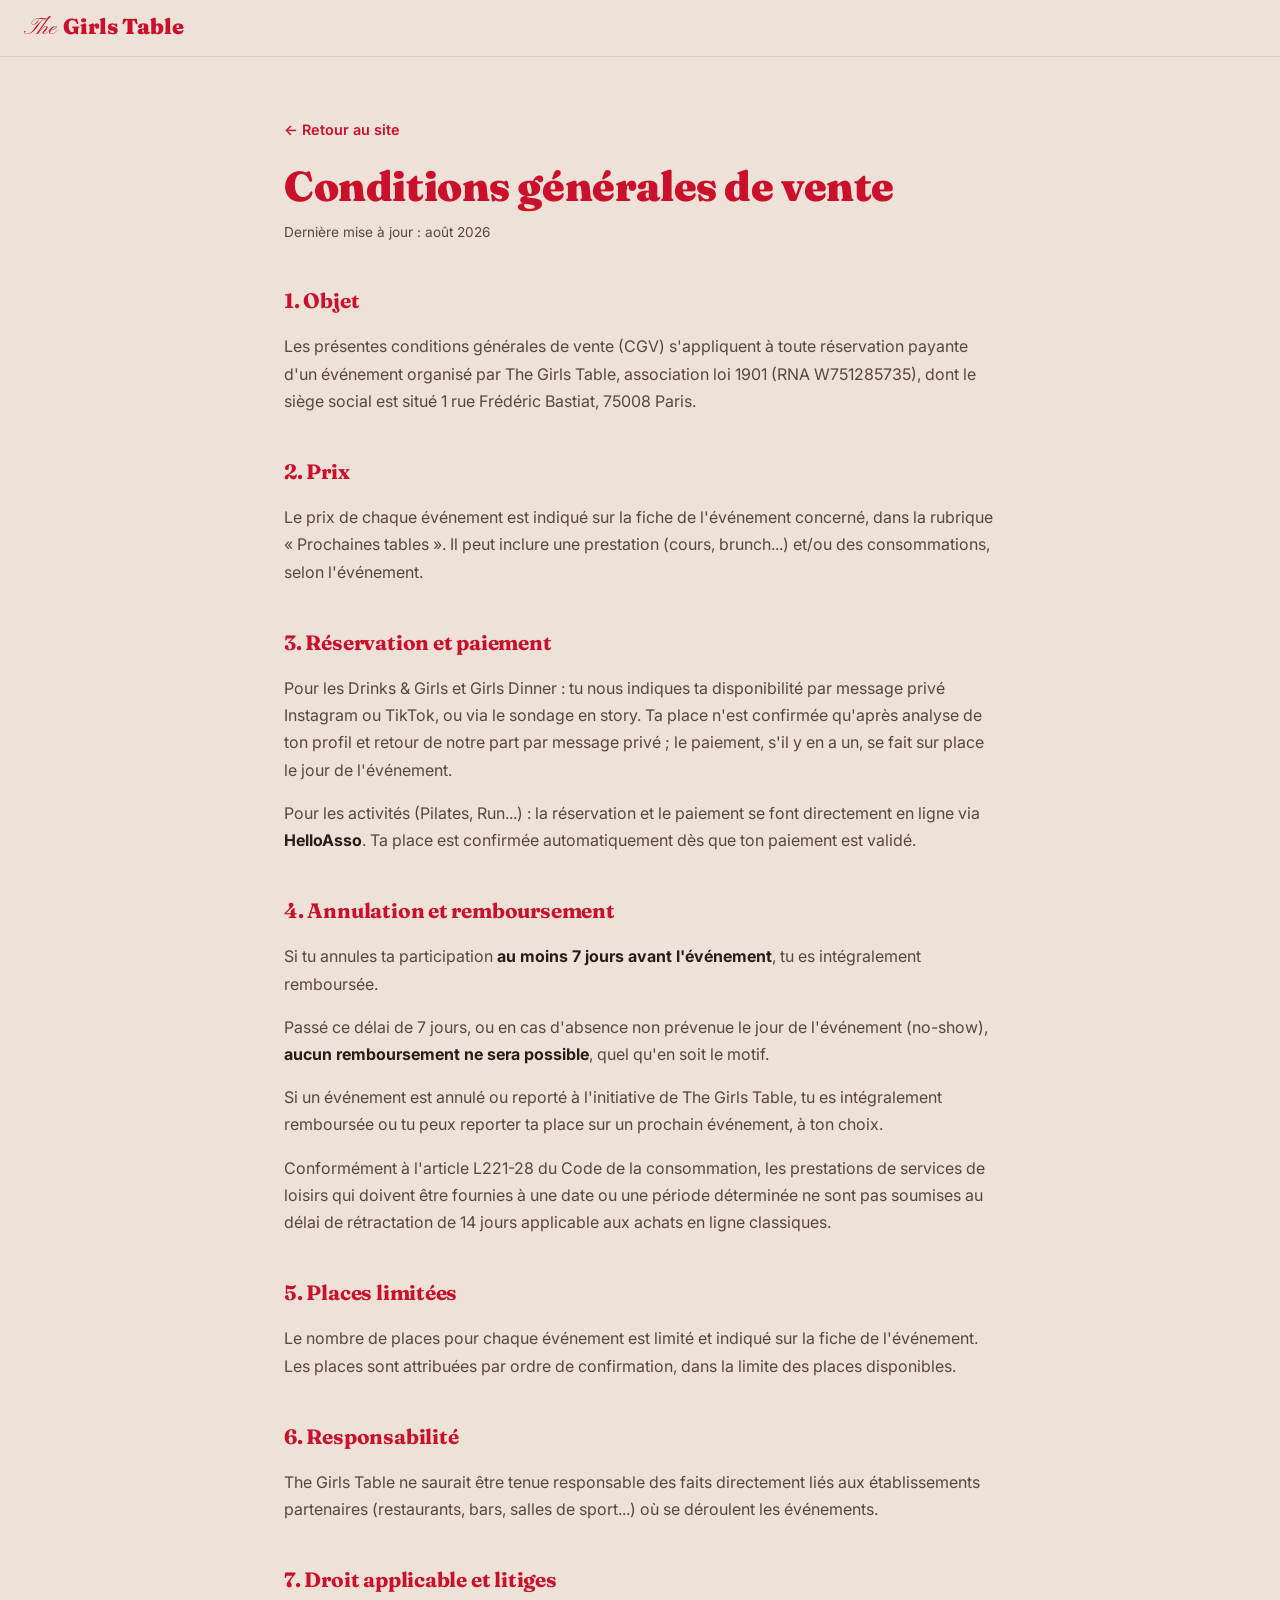
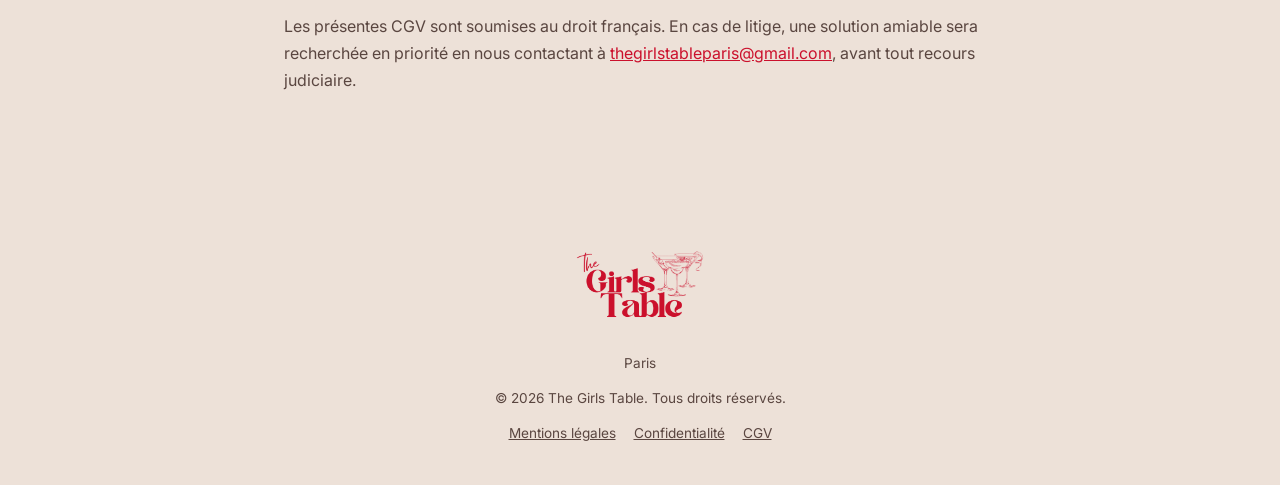
==== cgv.html @ d4196f7e "Document HelloAsso as booking/payment platform for activities Activities (Pilates, Run, etc.) are no" ====
<!DOCTYPE html>
<html lang="fr">
<head>
<meta charset="UTF-8">
<meta name="viewport" content="width=device-width, initial-scale=1.0">
<title>Conditions générales de vente — The Girls Table</title>
<meta name="description" content="Conditions générales de vente de The Girls Table : réservation, prix, annulation et remboursement pour les événements payants.">
<link rel="canonical" href="https://thegirlstableparis.com/cgv.html">

<link rel="icon" href="/favicon.ico" sizes="any">
<link rel="icon" href="images/favicon-32.png" type="image/png" sizes="32x32">
<link rel="apple-touch-icon" href="images/apple-touch-icon.png">

<meta property="og:type" content="website">
<meta property="og:site_name" content="The Girls Table">
<meta property="og:title" content="Conditions générales de vente — The Girls Table">
<meta property="og:image" content="https://thegirlstableparis.com/images/og-image.png">
<meta property="og:url" content="https://thegirlstableparis.com/cgv.html">
<meta property="og:locale" content="fr_FR">

<link rel="preconnect" href="https://fonts.googleapis.com">
<link rel="preconnect" href="https://fonts.gstatic.com" crossorigin>
<link href="https://fonts.googleapis.com/css2?family=Fraunces:wght@400;600;700;900&family=Pinyon+Script&family=Inter:wght@400;500;600;700&display=swap" rel="stylesheet">
<link rel="stylesheet" href="styles.css">
<script data-goatcounter="https://thegirlstable.goatcounter.com/count" async src="//gc.zgo.at/count.js"></script>
</head>
<body>

<header>
  <nav class="nav">
    <a href="index.html#top" class="logo"><span class="script">The</span> Girls Table</a>
  </nav>
</header>

<main>
  <section class="legal-page">
    <div class="container">
      <a href="index.html" class="legal-back">← Retour au site</a>
      <h1>Conditions générales de vente</h1>
      <p class="legal-updated">Dernière mise à jour : août 2026</p>

      <h2>1. Objet</h2>
      <p>
        Les présentes conditions générales de vente (CGV) s'appliquent à toute réservation payante d'un événement organisé
        par The Girls Table, association loi 1901 (RNA W751285735), dont le siège social est situé
        1 rue Frédéric Bastiat, 75008 Paris.
      </p>

      <h2>2. Prix</h2>
      <p>
        Le prix de chaque événement est indiqué sur la fiche de l'événement concerné, dans la rubrique
        « Prochaines tables ». Il peut inclure une prestation (cours, brunch...) et/ou des consommations, selon l'événement.
      </p>

      <h2>3. Réservation et paiement</h2>
      <p>
        Pour les Drinks & Girls et Girls Dinner : tu nous indiques ta disponibilité par message privé Instagram ou TikTok,
        ou via le sondage en story. Ta place n'est confirmée qu'après analyse de ton profil et retour de notre part par
        message privé ; le paiement, s'il y en a un, se fait sur place le jour de l'événement.
      </p>
      <p>
        Pour les activités (Pilates, Run...) : la réservation et le paiement se font directement en ligne via
        <strong>HelloAsso</strong>. Ta place est confirmée automatiquement dès que ton paiement est validé.
      </p>

      <h2>4. Annulation et remboursement</h2>
      <p>
        Si tu annules ta participation <strong>au moins 7 jours avant l'événement</strong>, tu es intégralement remboursée.
      </p>
      <p>
        Passé ce délai de 7 jours, ou en cas d'absence non prévenue le jour de l'événement (no-show), <strong>aucun
        remboursement ne sera possible</strong>, quel qu'en soit le motif.
      </p>
      <p>
        Si un événement est annulé ou reporté à l'initiative de The Girls Table, tu es intégralement remboursée ou tu
        peux reporter ta place sur un prochain événement, à ton choix.
      </p>
      <p>
        Conformément à l'article L221-28 du Code de la consommation, les prestations de services de loisirs qui doivent
        être fournies à une date ou une période déterminée ne sont pas soumises au délai de rétractation de 14 jours
        applicable aux achats en ligne classiques.
      </p>

      <h2>5. Places limitées</h2>
      <p>
        Le nombre de places pour chaque événement est limité et indiqué sur la fiche de l'événement. Les places sont
        attribuées par ordre de confirmation, dans la limite des places disponibles.
      </p>

      <h2>6. Responsabilité</h2>
      <p>
        The Girls Table ne saurait être tenue responsable des faits directement liés aux établissements partenaires
        (restaurants, bars, salles de sport...) où se déroulent les événements.
      </p>

      <h2>7. Droit applicable et litiges</h2>
      <p>
        Les présentes CGV sont soumises au droit français. En cas de litige, une solution amiable sera recherchée en
        priorité en nous contactant à <a href="mailto:thegirlstableparis@gmail.com">thegirlstableparis@gmail.com</a>,
        avant tout recours judiciaire.
      </p>
    </div>
  </section>
</main>

<footer>
  <img src="images/logo.png" alt="The Girls Table" class="footer-logo" />
  <p>Paris</p>
  <p>© 2026 The Girls Table. Tous droits réservés.</p>
  <div class="footer-links">
    <a href="mentions-legales.html">Mentions légales</a>
    <a href="politique-confidentialite.html">Confidentialité</a>
    <a href="cgv.html">CGV</a>
  </div>
</footer>

</body>
</html>
---- styles.css ----
/* ---------- Tokens ---------- */
:root {
  --cream: #ede1d8;
  --cream-soft: #f4ece4;
  --cream-card: #faf5ef;
  --red: #cb102c;
  --red-dark: #970c20;
  --ink: #2a1a1a;
  --ink-soft: #5a4640;
  --line: #ddccbc;
  --max: 1120px;
}

* { box-sizing: border-box; }
html { scroll-behavior: smooth; }

body {
  margin: 0;
  background: var(--cream);
  color: var(--ink);
  font-family: 'Inter', system-ui, sans-serif;
  font-size: 16px;
  line-height: 1.6;
}

h1, h2, h3 {
  font-family: 'Fraunces', 'Georgia', serif;
  font-weight: 900;
  color: var(--red);
  margin: 0 0 0.4em;
  letter-spacing: -0.01em;
}

h1 { font-size: clamp(2.6rem, 6vw, 4.6rem); line-height: 1.02; }
h2 { font-size: clamp(1.9rem, 4vw, 2.6rem); }
h3 { font-size: 1.3rem; }

.script {
  font-family: 'Pinyon Script', cursive;
  font-weight: 400;
  color: var(--red);
  display: inline-block;
}

p { color: var(--ink-soft); }

a { color: var(--red); }

.container {
  max-width: var(--max);
  margin: 0 auto;
  padding: 0 24px;
}

.eyebrow {
  text-transform: uppercase;
  letter-spacing: 0.18em;
  font-size: 0.78rem;
  font-weight: 600;
  color: var(--red-dark);
  margin-bottom: 0.8em;
  display: inline-block;
}

.btn {
  display: inline-flex;
  align-items: center;
  gap: 8px;
  background: var(--red);
  color: #fff;
  border: none;
  padding: 14px 30px;
  border-radius: 999px;
  font-family: 'Inter', sans-serif;
  font-weight: 600;
  font-size: 0.95rem;
  text-decoration: none;
  cursor: pointer;
  transition: transform 0.15s ease, background 0.15s ease;
}
.btn:hover { background: var(--red-dark); transform: translateY(-1px); }

.btn-outline {
  background: transparent;
  color: var(--red);
  border: 1.5px solid var(--red);
}
.btn-outline:hover { background: var(--red); color: #fff; }

.btn-soft {
  background: var(--cream-card);
  color: var(--red-dark);
  border: 1px solid var(--line);
}
.btn-soft:hover { background: var(--red); color: #fff; border-color: var(--red); }

section { padding: 96px 0; }
section .container { position: relative; }

.section-head {
  max-width: 640px;
  margin: 0 auto 56px;
  text-align: center;
}
.section-head p { max-width: 560px; margin: 0 auto; }

/* ---------- Header ---------- */
header {
  position: sticky;
  top: 0;
  z-index: 50;
  background: rgba(237, 225, 216, 0.92);
  backdrop-filter: blur(8px);
  border-bottom: 1px solid var(--line);
}
.nav {
  display: flex;
  align-items: center;
  justify-content: space-between;
  padding: 16px 24px;
  max-width: 1280px;
  margin: 0 auto;
  gap: 16px;
}
.logo {
  font-family: 'Fraunces', serif;
  font-weight: 900;
  font-size: 1.35rem;
  color: var(--red);
  text-decoration: none;
  line-height: 1;
}
.logo .script { font-size: 1.5rem; margin-right: 2px; }

.nav-links {
  display: flex;
  gap: 20px;
  list-style: none;
  margin: 0;
  padding: 0;
}
.nav-links a {
  text-decoration: none;
  color: var(--ink);
  font-weight: 500;
  font-size: 0.88rem;
  white-space: nowrap;
}
.nav-links a:hover { color: var(--red); }

.nav-cta { display: flex; align-items: center; gap: 18px; flex-shrink: 0; }
.nav-cta .btn { gap: 0; }

.nav-toggle {
  display: none;
  background: none;
  border: none;
  font-size: 1.6rem;
  color: var(--red);
  cursor: pointer;
}

@media (max-width: 1060px) {
  .nav-links { position: fixed; top: 68px; left: 0; right: 0; background: var(--cream-soft);
    flex-direction: column; padding: 20px 24px; gap: 16px; border-bottom: 1px solid var(--line);
    transform: translateY(-140%); transition: transform 0.25s ease; }
  .nav-links.open { transform: translateY(0); }
  .nav-toggle { display: block; }
  .nav-cta .btn span.long { display: none; }
}

/* ---------- Hero ---------- */
.hero {
  padding-top: 90px;
  padding-bottom: 60px;
  overflow: hidden;
}
.hero .container {
  display: grid;
  grid-template-columns: 1.1fr 0.9fr;
  gap: 40px;
  align-items: center;
}
@media (max-width: 900px) {
  .hero .container { grid-template-columns: 1fr; text-align: center; }
  .hero-art { order: -1; max-width: 320px; margin: 0 auto; }
}

.hero-sub {
  font-size: 1.15rem;
  max-width: 460px;
  margin: 18px 0 30px;
}
@media (max-width: 900px) { .hero-sub { margin-left: auto; margin-right: auto; } }

.hero-cta { display: flex; gap: 16px; flex-wrap: wrap; }
@media (max-width: 900px) { .hero-cta { justify-content: center; } }

.hero-art img { width: 100%; height: auto; }

/* ---------- Concept ---------- */
.concept-grid {
  display: grid;
  grid-template-columns: repeat(2, 1fr);
  gap: 24px;
}
@media (max-width: 720px) { .concept-grid { grid-template-columns: 1fr; } }

.concept-card {
  background: var(--cream-card);
  border: 1px solid var(--line);
  border-radius: 18px;
  padding: 28px;
}
.concept-card h3 { margin-bottom: 10px; }
.concept-card .tag {
  font-size: 1.6rem;
  margin-bottom: 12px;
  display: block;
}

.tag-list {
  display: flex;
  flex-wrap: wrap;
  gap: 10px;
  margin-top: 20px;
}
.tag-pill {
  background: var(--cream-soft);
  border: 1px solid var(--line);
  color: var(--red-dark);
  font-size: 0.85rem;
  font-weight: 600;
  padding: 7px 16px;
  border-radius: 999px;
}

/* ---------- How it works ---------- */
.steps {
  display: grid;
  grid-template-columns: repeat(auto-fit, minmax(190px, 1fr));
  gap: 20px;
  counter-reset: step;
}
@media (max-width: 560px) { .steps { grid-template-columns: 1fr; } }

.step {
  position: relative;
  padding: 30px 22px;
  background: var(--cream-card);
  border-radius: 18px;
  border: 1px solid var(--line);
}
.step::before {
  counter-increment: step;
  content: counter(step);
  font-family: 'Fraunces', serif;
  font-weight: 700;
  font-size: 2.2rem;
  color: var(--red);
  opacity: 0.35;
  display: block;
  margin-bottom: 10px;
}
.step h3 { font-size: 1.05rem; margin-bottom: 6px; }
.step p { font-size: 0.92rem; margin: 0; }

/* ---------- About ---------- */
.about {
  background: var(--cream-soft);
  border-top: 1px solid var(--line);
  border-bottom: 1px solid var(--line);
}
.about .container {
  display: grid;
  grid-template-columns: 0.7fr 1.3fr;
  gap: 48px;
  align-items: start;
}
@media (max-width: 800px) { .about .container { grid-template-columns: 1fr; } }

.about-photo {
  display: flex;
  flex-direction: column;
  align-items: center;
  position: sticky;
  top: 100px;
}
@media (max-width: 800px) { .about-photo { position: static; } }

.about-intro {
  font-family: 'Fraunces', serif;
  font-weight: 700;
  font-size: 1.3rem;
  color: var(--ink);
}

.avatar {
  width: 220px;
  height: 220px;
  border-radius: 50%;
  background: var(--red);
  color: #fff;
  font-family: 'Fraunces', serif;
  font-weight: 700;
  font-size: 3.2rem;
  display: flex;
  align-items: center;
  justify-content: center;
  margin: 0 auto;
  border: 6px solid var(--cream-card);
  box-shadow: 0 10px 30px rgba(143, 23, 48, 0.18);
  overflow: hidden;
}
.avatar img {
  width: 100%;
  height: 100%;
  object-fit: cover;
}

/* ---------- Events ---------- */
.event-grid {
  display: grid;
  grid-template-columns: repeat(auto-fit, minmax(260px, 1fr));
  gap: 24px;
  max-width: 840px;
  margin: 0 auto;
}
@media (max-width: 640px) { .event-grid { grid-template-columns: 1fr; } }

.event-card {
  background: var(--cream-card);
  border: 1px solid var(--line);
  border-radius: 18px;
  overflow: hidden;
  display: flex;
  flex-direction: column;
}
.event-media {
  height: 140px;
  background: linear-gradient(135deg, var(--red) 0%, var(--red-dark) 100%);
  display: flex;
  align-items: center;
  justify-content: center;
  color: rgba(255,255,255,0.85);
  font-family: 'Fraunces', serif;
  font-size: 0.85rem;
  letter-spacing: 0.06em;
  text-transform: uppercase;
}
.event-body { padding: 22px; flex: 1; display: flex; flex-direction: column; }
.event-date {
  font-size: 0.78rem;
  font-weight: 700;
  color: var(--red-dark);
  text-transform: uppercase;
  letter-spacing: 0.08em;
  margin-bottom: 8px;
}
.event-body h3 { margin-bottom: 6px; }
.event-body p { font-size: 0.92rem; margin-bottom: 14px; }

blockquote.testimonial {
  margin: 0;
  padding: 14px 16px;
  background: var(--cream-soft);
  border-left: 3px solid var(--red);
  border-radius: 8px;
  font-style: italic;
  font-size: 0.9rem;
  color: var(--ink);
}
blockquote.testimonial cite {
  display: block;
  margin-top: 8px;
  font-style: normal;
  font-weight: 600;
  font-size: 0.8rem;
  color: var(--red-dark);
}

.testimonial-placeholder {
  margin: 0;
  padding: 14px 16px;
  background: #fff3e0;
  border-left: 3px dashed var(--red);
  border-radius: 8px;
  font-size: 0.85rem;
  color: var(--red-dark);
}

/* ---------- Upcoming ---------- */
.upcoming { background: var(--cream-soft); border-top: 1px solid var(--line); }

.upcoming-list { display: flex; flex-direction: column; gap: 18px; }

.upcoming-card {
  display: grid;
  grid-template-columns: 120px 1fr auto;
  align-items: center;
  gap: 24px;
  background: var(--cream-card);
  border: 1px solid var(--line);
  border-radius: 18px;
  padding: 22px 26px;
}
@media (max-width: 720px) {
  .upcoming-card { grid-template-columns: 1fr; text-align: center; }
}

.upcoming-date {
  font-family: 'Fraunces', serif;
  color: var(--red);
  text-align: center;
}
.upcoming-date .day { font-size: 2.2rem; font-weight: 700; display: block; line-height: 1; }
.upcoming-date .month { font-size: 0.85rem; text-transform: uppercase; letter-spacing: 0.08em; color: var(--red-dark); }

.upcoming-info h3 { margin-bottom: 4px; }
.upcoming-info .meta { font-size: 0.85rem; color: var(--ink-soft); }
.upcoming-info .venue-pending {
  display: inline-flex;
  align-items: center;
  gap: 5px;
  margin-top: 6px;
  font-size: 0.78rem;
  font-weight: 600;
  color: var(--red-dark);
  background: var(--cream-soft);
  border: 1px solid var(--line);
  padding: 3px 10px;
  border-radius: 999px;
}
.upcoming-info .venue-pending::before {
  content: "🤫";
  font-size: 0.85em;
}

/* ---------- FAQ ---------- */
.faq-list {
  max-width: 760px;
  margin: 0 auto;
  display: flex;
  flex-direction: column;
  gap: 14px;
}

.faq-item {
  background: var(--cream-card);
  border: 1px solid var(--line);
  border-radius: 16px;
  padding: 4px 24px;
}

.faq-item summary {
  list-style: none;
  cursor: pointer;
  padding: 20px 0;
  font-family: 'Fraunces', serif;
  font-weight: 700;
  font-size: 1.05rem;
  color: var(--ink);
  display: flex;
  align-items: center;
  justify-content: space-between;
  gap: 16px;
}
.faq-item summary::-webkit-details-marker { display: none; }

.faq-item summary::after {
  content: "+";
  flex-shrink: 0;
  width: 28px;
  height: 28px;
  border-radius: 50%;
  background: var(--cream-soft);
  color: var(--red);
  font-size: 1.2rem;
  line-height: 1;
  display: flex;
  align-items: center;
  justify-content: center;
  transition: transform 0.2s ease, background 0.2s ease;
}

.faq-item[open] summary { color: var(--red); }
.faq-item[open] summary::after { content: "−"; background: var(--red); color: #fff; }

.faq-item p {
  margin: 0;
  padding-bottom: 22px;
  font-size: 0.95rem;
  color: var(--ink-soft);
}

/* ---------- Contact ---------- */
.contact {
  text-align: center;
}
.contact-box {
  background: var(--red);
  border-radius: 28px;
  padding: 64px 32px;
  color: #fff;
}
.contact-box h2 { color: #fff; }
.contact-box p { color: rgba(255,255,255,0.85); max-width: 520px; margin: 0 auto 26px; }
.contact-box .btn { background: #fff; color: var(--red); }
.contact-box .btn:hover { background: var(--cream-soft); }
.social-row {
  margin-top: 40px;
  display: flex;
  gap: 40px;
  justify-content: center;
  flex-wrap: wrap;
}
.social-link {
  display: flex;
  flex-direction: column;
  align-items: center;
  gap: 10px;
  color: #fff;
  text-decoration: none;
  font-weight: 600;
  font-size: 0.85rem;
  max-width: 120px;
  text-align: center;
}
.social-icon {
  width: 54px;
  height: 54px;
  border-radius: 50%;
  background: #fff;
  color: var(--red);
  display: flex;
  align-items: center;
  justify-content: center;
  transition: transform 0.15s ease;
}
.social-icon svg { width: 26px; height: 26px; }
.social-link:hover .social-icon { transform: translateY(-2px); background: var(--cream-soft); }

.contact-details {
  margin-top: 26px;
  display: flex;
  gap: 26px;
  justify-content: center;
  flex-wrap: wrap;
  font-size: 0.95rem;
}
.contact-details a { color: #fff; text-decoration: none; font-weight: 600; }
.contact-details a:hover { text-decoration: underline; }

/* ---------- Footer ---------- */
footer {
  padding: 40px 0;
  text-align: center;
  font-size: 0.85rem;
  color: var(--ink-soft);
}
.footer-logo {
  height: 72px;
  width: auto;
  margin-bottom: 12px;
}
.footer-links {
  margin-top: 10px;
  display: flex;
  gap: 18px;
  justify-content: center;
  flex-wrap: wrap;
}
.footer-links a { color: var(--ink-soft); text-decoration: underline; }
.footer-links a:hover { color: var(--red); }

/* ---------- Legal pages ---------- */
.legal-page {
  padding: 60px 0 100px;
}
.legal-page .container {
  max-width: 760px;
}
.legal-back {
  display: inline-block;
  margin-bottom: 24px;
  font-size: 0.9rem;
  font-weight: 600;
  color: var(--red);
  text-decoration: none;
}
.legal-back:hover { text-decoration: underline; }
.legal-page h1 {
  font-family: 'Fraunces', serif;
  font-weight: 900;
  color: var(--red);
  font-size: clamp(2rem, 4vw, 2.6rem);
  margin-bottom: 8px;
}
.legal-updated {
  font-size: 0.85rem;
  color: var(--ink-soft);
  margin-bottom: 40px;
}
.legal-page h2 {
  font-family: 'Fraunces', serif;
  font-weight: 700;
  color: var(--red);
  font-size: 1.3rem;
  margin: 40px 0 12px;
}
.legal-page p, .legal-page li {
  color: var(--ink-soft);
  line-height: 1.7;
  margin-bottom: 14px;
}
.legal-page ul { padding-left: 20px; }
.legal-page a { color: var(--red); }
.legal-page strong { color: var(--ink); }
.legal-page .tbd {
  font-style: italic;
  background: #fff3e0;
  color: var(--red-dark);
  padding: 1px 6px;
  border-radius: 4px;
}

/* ---------- Reveal on scroll (preview) ---------- */
@media (prefers-reduced-motion: no-preference) {
  .reveal {
    opacity: 0;
    transform: translateY(16px);
    transition: opacity 0.6s ease, transform 0.6s ease;
  }
  .reveal.is-visible {
    opacity: 1;
    transform: translateY(0);
  }
}
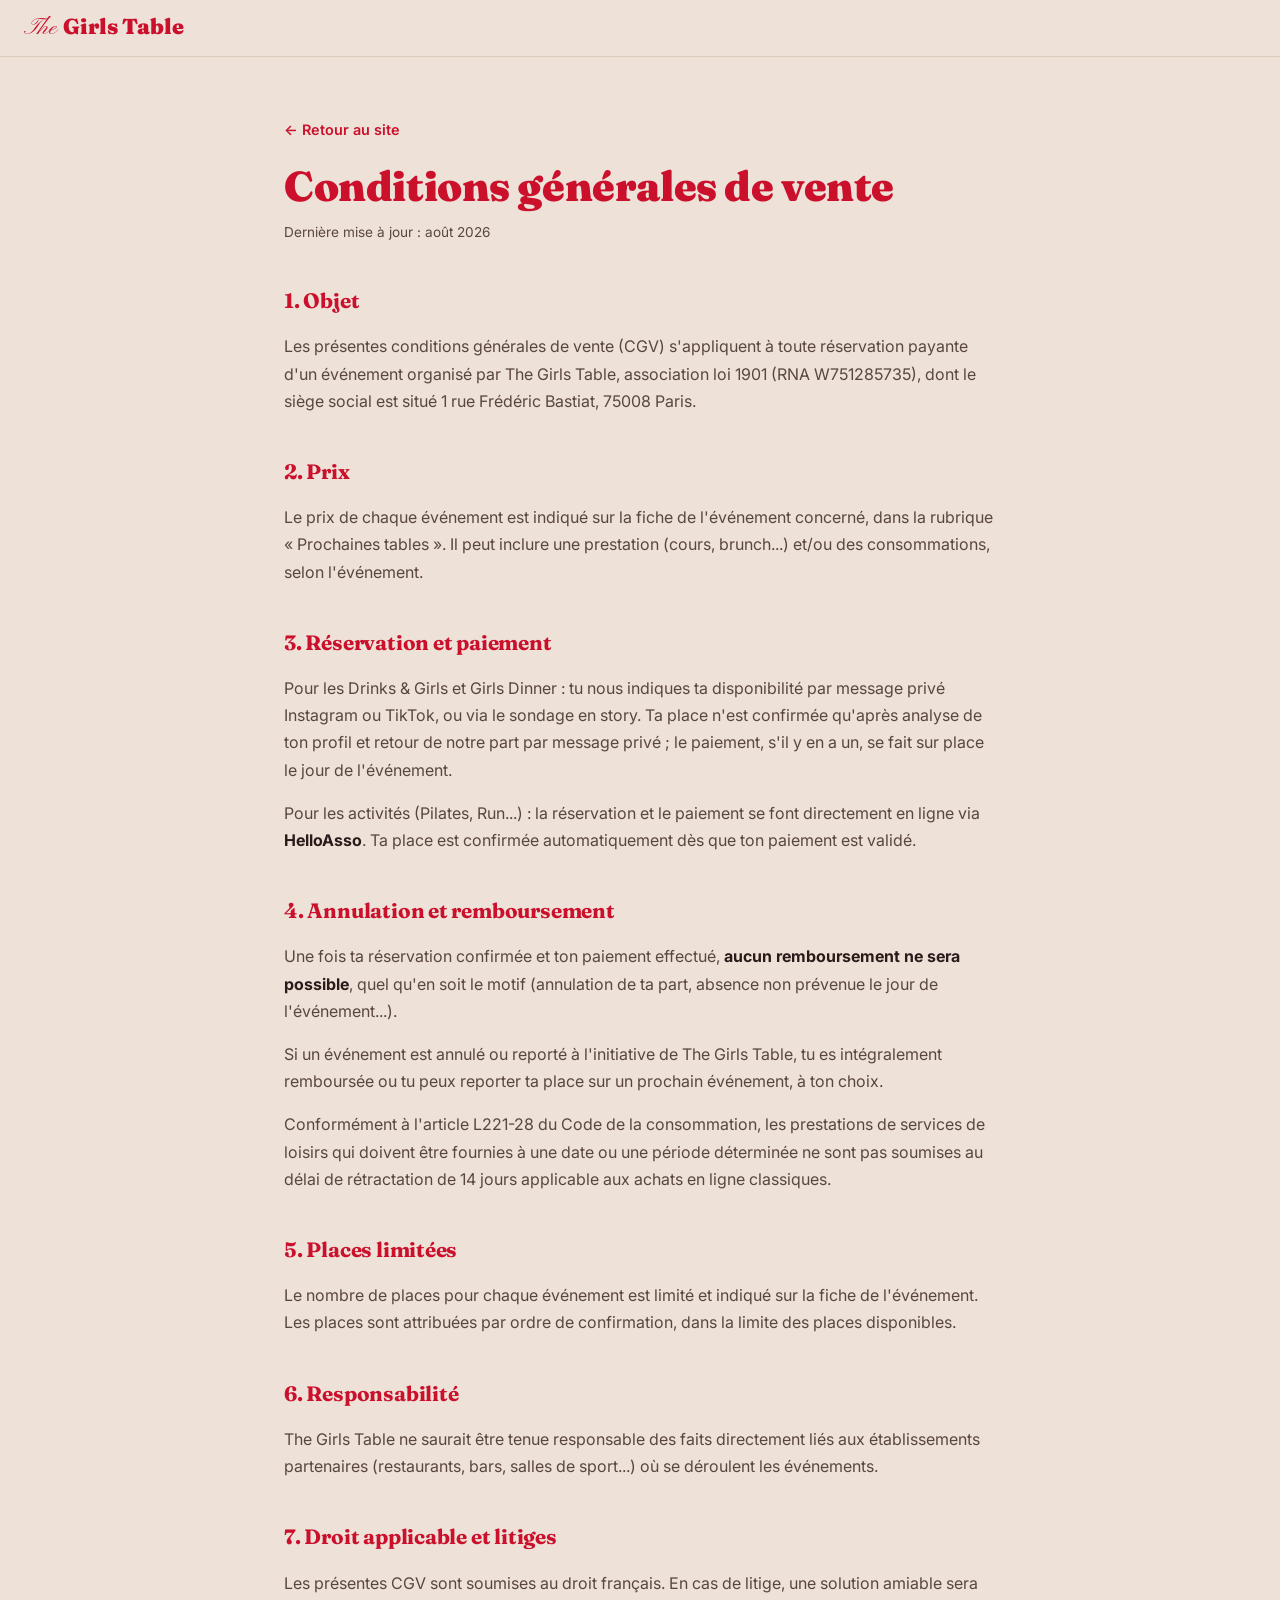
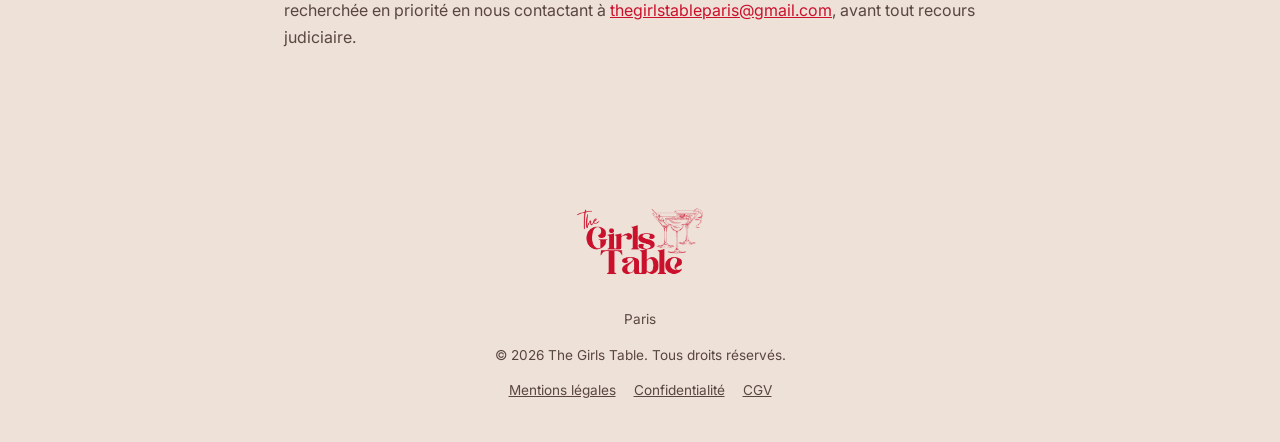
==== commit 502663ef: "Switch to a strict no-refund policy for all events Removes the 7-day cancellation grace period; refu" ====
--- a/cgv.html
+++ b/cgv.html
@@ -65,11 +65,8 @@
 
       <h2>4. Annulation et remboursement</h2>
       <p>
-        Si tu annules ta participation <strong>au moins 7 jours avant l'événement</strong>, tu es intégralement remboursée.
-      </p>
-      <p>
-        Passé ce délai de 7 jours, ou en cas d'absence non prévenue le jour de l'événement (no-show), <strong>aucun
-        remboursement ne sera possible</strong>, quel qu'en soit le motif.
+        Une fois ta réservation confirmée et ton paiement effectué, <strong>aucun remboursement ne sera possible</strong>,
+        quel qu'en soit le motif (annulation de ta part, absence non prévenue le jour de l'événement...).
       </p>
       <p>
         Si un événement est annulé ou reporté à l'initiative de The Girls Table, tu es intégralement remboursée ou tu
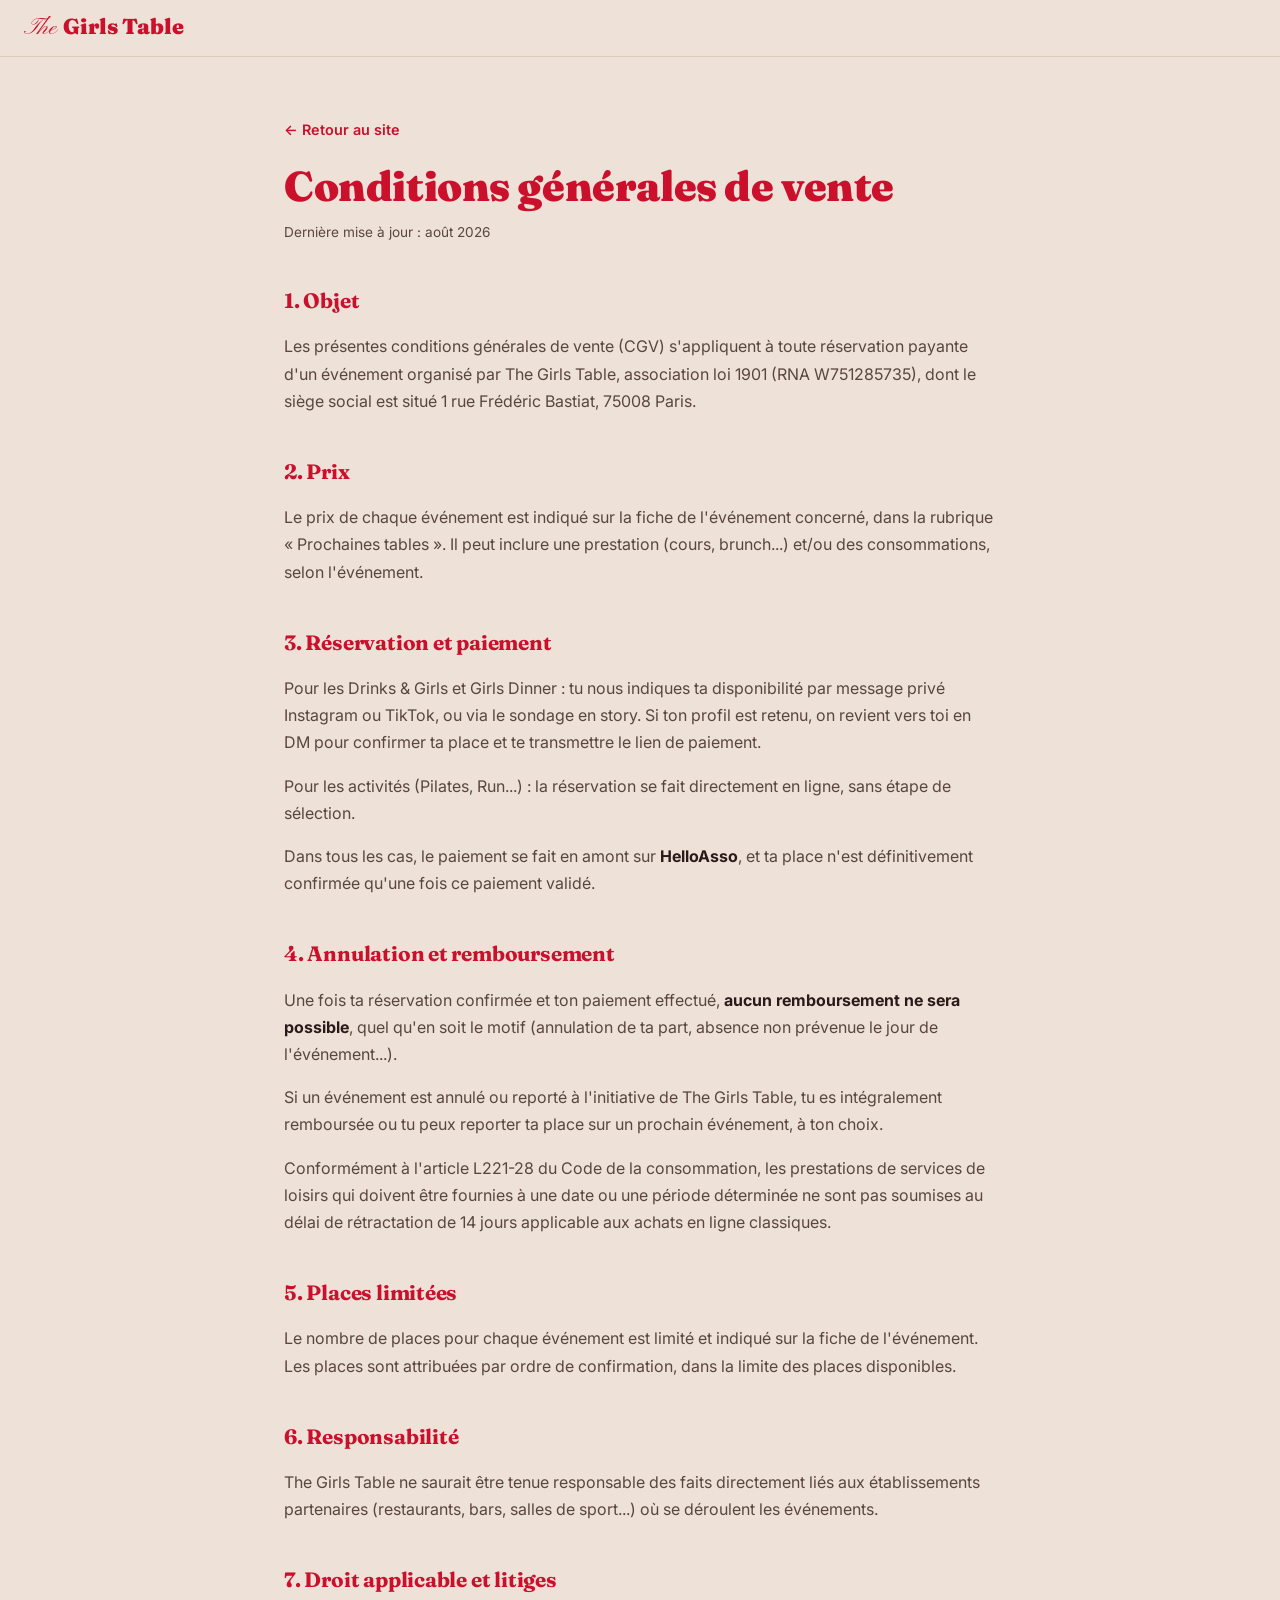
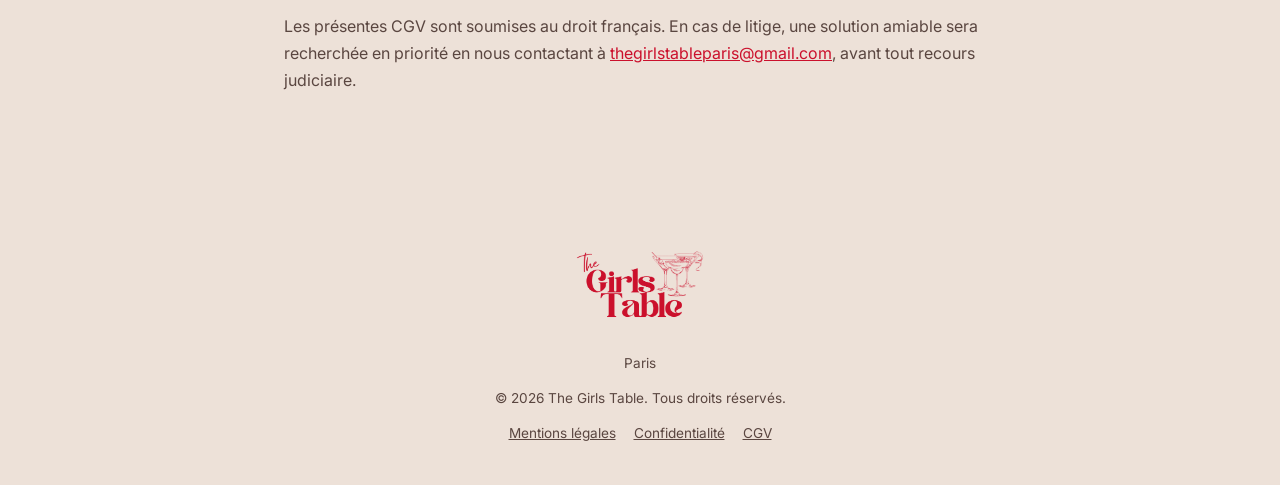
==== commit 2c493d47: "Clarify that all paid events are now prepaid via HelloAsso Tables (Drinks & Girls, Girls Dinner) now" ====
--- a/cgv.html
+++ b/cgv.html
@@ -55,12 +55,15 @@
       <h2>3. Réservation et paiement</h2>
       <p>
         Pour les Drinks & Girls et Girls Dinner : tu nous indiques ta disponibilité par message privé Instagram ou TikTok,
-        ou via le sondage en story. Ta place n'est confirmée qu'après analyse de ton profil et retour de notre part par
-        message privé ; le paiement, s'il y en a un, se fait sur place le jour de l'événement.
+        ou via le sondage en story. Si ton profil est retenu, on revient vers toi en DM pour confirmer ta place et te
+        transmettre le lien de paiement.
       </p>
       <p>
-        Pour les activités (Pilates, Run...) : la réservation et le paiement se font directement en ligne via
-        <strong>HelloAsso</strong>. Ta place est confirmée automatiquement dès que ton paiement est validé.
+        Pour les activités (Pilates, Run...) : la réservation se fait directement en ligne, sans étape de sélection.
+      </p>
+      <p>
+        Dans tous les cas, le paiement se fait en amont sur <strong>HelloAsso</strong>, et ta place n'est définitivement
+        confirmée qu'une fois ce paiement validé.
       </p>
 
       <h2>4. Annulation et remboursement</h2>
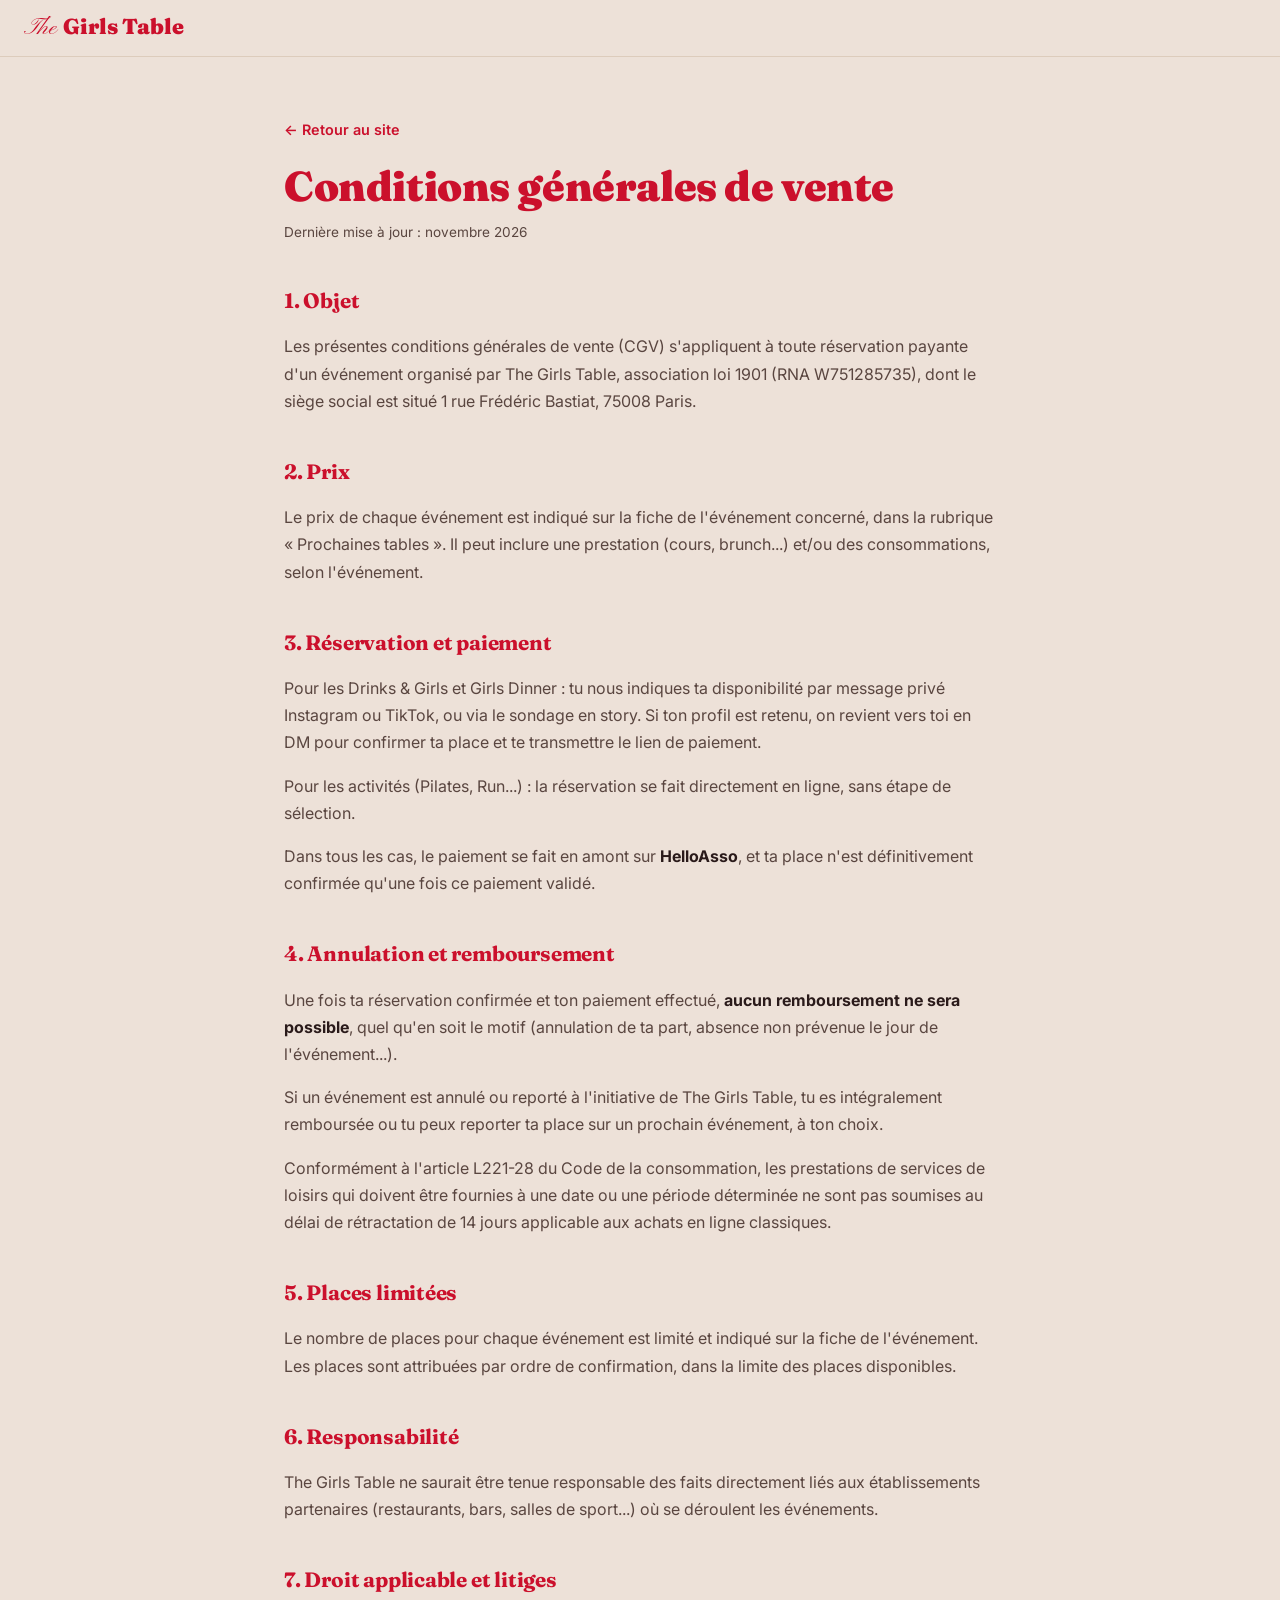
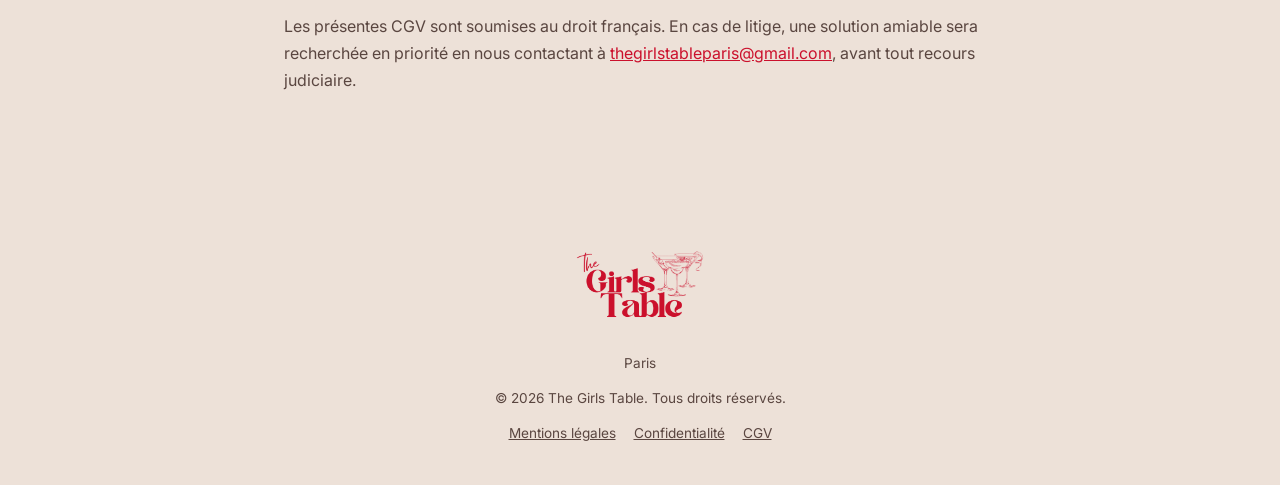
==== commit 712f5fdd: "Update legal pages last-updated date to November 2026 Co-Authored-By: Claude Sonnet 5 <noreply@anthr" ====
--- a/cgv.html
+++ b/cgv.html
@@ -37,7 +37,7 @@
     <div class="container">
       <a href="index.html" class="legal-back">← Retour au site</a>
       <h1>Conditions générales de vente</h1>
-      <p class="legal-updated">Dernière mise à jour : août 2026</p>
+      <p class="legal-updated">Dernière mise à jour : novembre 2026</p>
 
       <h2>1. Objet</h2>
       <p>
